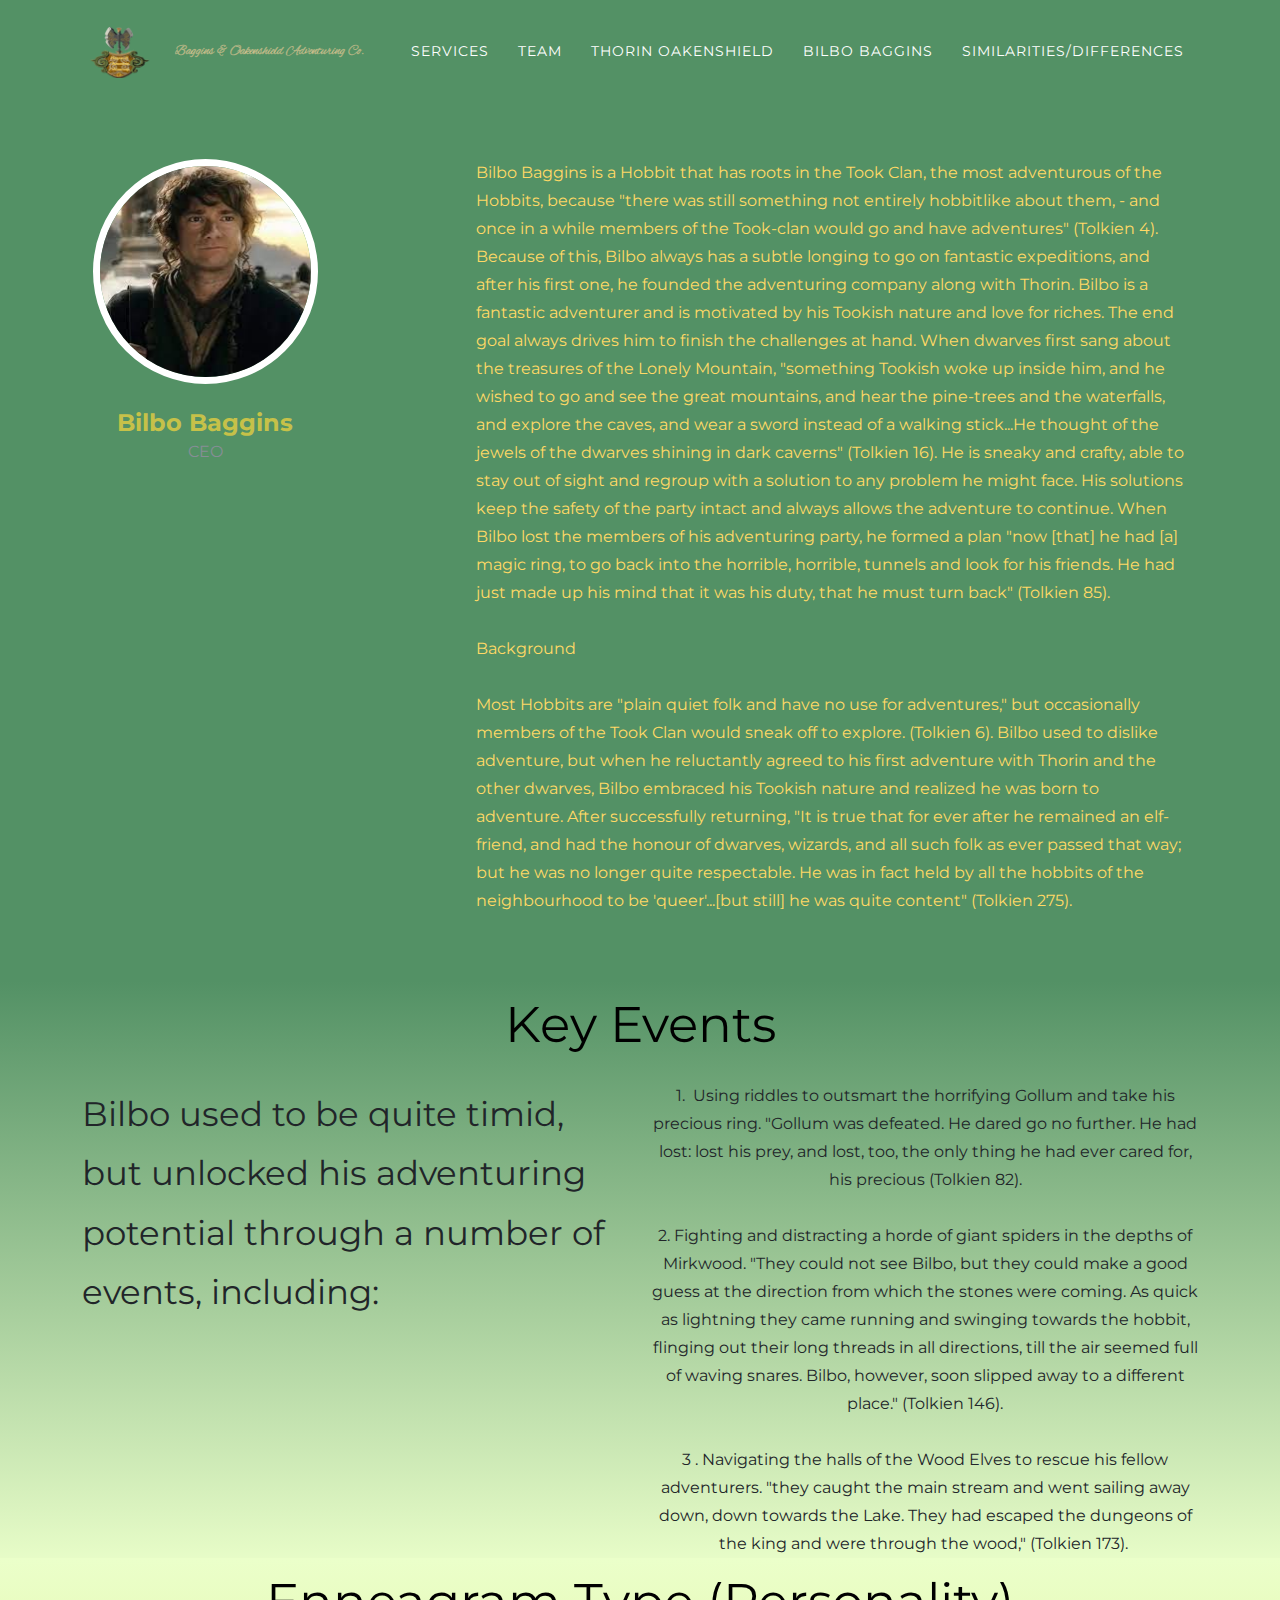
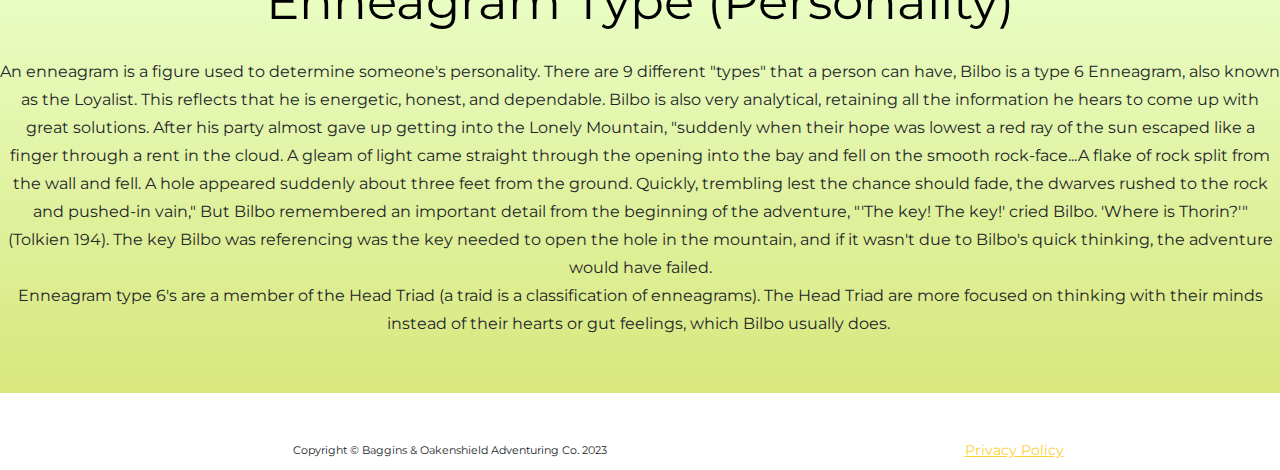
==== Bilbo.html @ 790c0239 "Adding Files" ====
<!DOCTYPE html>
<html lang="en">

<head>
    <meta charset="utf-8">
    <meta name="viewport" content="width=device-width, initial-scale=1.0, shrink-to-fit=no">
    <title>Untitled</title>
    <link rel="stylesheet" href="assets/bootstrap/css/bootstrap.min.css">
    <link rel="stylesheet" href="https://fonts.googleapis.com/css?family=Montserrat:400,700&amp;display=swap">
    <link rel="stylesheet" href="https://fonts.googleapis.com/css?family=Kaushan+Script&amp;display=swap">
    <link rel="stylesheet" href="https://fonts.googleapis.com/css?family=Aguafina+Script&amp;display=swap">
    <link rel="stylesheet" href="https://fonts.googleapis.com/css?family=Aladin&amp;display=swap">
    <link rel="stylesheet" href="https://cdnjs.cloudflare.com/ajax/libs/font-awesome/4.7.0/css/font-awesome.min.css">
    <link rel="stylesheet" href="assets/css/styles.min.css">
</head>

<body style="background: rgb(255, 255, 255);">
    <div style="padding-top: 0px;background: #539165;margin-top: 6px;">
        <div class="row" style="padding-top: 0px;margin-top: 11px;">
            <div class="col-sm-4 flex-fill" style="display: inline-block;margin-top: 104px;">
                <div class="team-member" style="margin-top: 44px;"><img class="rounded-circle mx-auto" src="assets/img/Bilbo.jpg">
                    <h4 style="color: rgb(198,193,73);">Bilbo Baggins</h4>
                    <p class="text-muted" style="color: rgb(0,128,255);">CEO</p>
                </div>
            </div>
            <div class="col-xl-8">
                <p style="margin-right: 94px;color: rgb(210,196,76);margin-bottom: 66px;margin-top: 148px;margin-left: 41px;"><span style="color: rgb(255, 217, 102); background-color: transparent;">Bilbo Baggins is a Hobbit that has roots in the Took Clan, the most adventurous of the Hobbits, because "there was still something not entirely hobbitlike about them, - and once in a while members of the Took-clan would go and have adventures" (Tolkien 4). Because of this, Bilbo always has a subtle longing to go on fantastic expeditions, and after his first one, he founded the adventuring company along with Thorin. Bilbo is a fantastic adventurer and is motivated by his Tookish nature and love for riches. The end goal always drives him to finish the challenges at hand. When dwarves first sang about the treasures of the Lonely Mountain, "something Tookish woke up inside him, and he wished to go and see the great mountains, and hear the pine-trees and the waterfalls, and explore the caves, and wear a sword instead of a walking stick...He thought of the jewels of the dwarves shining in dark caverns" (Tolkien 16). He is sneaky and crafty, able to stay out of sight and regroup with a solution to any problem he might face. His solutions keep the safety of the party intact and always allows the adventure to continue. When Bilbo lost the members of his adventuring party, he formed a plan "now [that] he had [a] magic ring, to go back into the horrible, horrible, tunnels and look for his friends. He had just made up his mind that it was his duty, that he must turn back" (Tolkien 85).</span><br><br><span style="color: rgb(255, 217, 102); background-color: transparent;">Background</span><br><br><span style="color: rgb(255, 217, 102); background-color: transparent;">Most Hobbits are "plain quiet folk and have no use for adventures," but occasionally members of the Took Clan would sneak off to explore. (Tolkien 6). Bilbo used to dislike adventure, but when he reluctantly agreed to his first adventure with Thorin and the other dwarves, Bilbo embraced his Tookish nature and realized he was born to adventure. After successfully returning, "It is true that for ever after he remained an elf-friend, and had the honour of dwarves, wizards, and all such folk as ever passed that way; but he was no longer quite respectable. He was in fact held by all the hobbits of the neighbourhood to be 'queer'...[but still] he was quite content" (Tolkien 275).</span></p>
            </div>
        </div>
    </div>
    <div style="background: linear-gradient(#539165, #ebffca 100%);">
        <p style="text-align: center;font-size: 50px;color: rgb(0,0,0);">Key Events</p>
        <div class="container">
            <div class="row">
                <div class="col-md-6 col-xxl-4">
                    <p style="font-size: 34px;">Bilbo used to be quite timid, but unlocked his adventuring potential through a number of events, including:</p>
                </div>
                <div class="col-md-6 col-xxl-8">
                    <p style="text-align: center;padding-top: 0px;margin-top: -3px;">1.&nbsp; Using riddles to outsmart the horrifying Gollum and take his precious ring. "Gollum was defeated. He dared go no further. He had lost: lost his prey, and lost, too, the only thing he had ever cared for, his precious (Tolkien 82).<br><br>2. Fighting and distracting a horde of giant spiders in the depths of Mirkwood. "They could not see Bilbo, but they could make a good guess at the direction from which the stones were coming. As quick as lightning they came running and swinging towards the hobbit, flinging out their long threads in all directions, till the air seemed full of waving snares. Bilbo, however, soon slipped away to a different place." (Tolkien 146).<br><br>3 . Navigating the halls of the Wood Elves to rescue his fellow adventurers. "they caught the main stream and went sailing away down, down towards the Lake. They had escaped the dungeons of the king and were through the wood," (Tolkien 173).&nbsp;</p>
                </div>
            </div>
        </div>
    </div>
    <div style="background: linear-gradient(#ebffca, #d8e77d 100%);margin-bottom: 42px;padding-bottom: 39px;">
        <p style="text-align: center;font-size: 50px;color: rgb(0,0,0);margin-top: -16px;">Enneagram Type (Personality)</p>
        <p style="text-align: center;padding-top: 0px;margin-top: -3px;">An enneagram is a figure used to determine someone's personality. There are 9 different "types" that a person can have, Bilbo is a type 6 Enneagram, also known as the Loyalist. This reflects that he is energetic, honest, and dependable. Bilbo is also very analytical, retaining all the information he hears to come up with great solutions. After his party almost gave up getting into the Lonely Mountain, "suddenly when their hope was lowest a red ray of the sun escaped like a finger through a rent in the cloud. A gleam of light came straight through the opening into the bay and fell on the smooth rock-face...A flake of rock split from the wall and fell. A hole appeared suddenly about three feet from the ground. Quickly, trembling lest the chance should fade, the dwarves rushed to the rock and pushed-in vain," But Bilbo remembered an important detail from the beginning of the adventure, "'The key! The key!' cried Bilbo. 'Where is Thorin?'" (Tolkien 194). The key Bilbo was referencing was the key needed to open the hole in the mountain, and if it wasn't due to Bilbo's quick thinking, the adventure would have failed.<br>Enneagram type 6's are a member of the Head Triad (a traid is a classification of enneagrams). The Head Triad are more focused on thinking with their minds instead of their hearts or gut feelings, which Bilbo usually does.&nbsp;</p>
    </div>
    <footer style="margin-top: -30px;padding-bottom: 0px;">
        <div class="container">
            <div class="row">
                <div class="col-md-4 col-xxl-4 flex-fill"><span class="copyright" style="font-size: 11.4px;">Copyright&nbsp;© Baggins &amp; Oakenshield Adventuring Co. 2023</span></div>
                <div class="col-md-4">
                    <ul class="list-inline flex-fill quicklinks">
                        <li class="list-inline-item"><a href="privacy.html">Privacy Policy</a></li>
                        <li class="list-inline-item"></li>
                    </ul>
                </div>
            </div>
        </div>
    </footer>
    <nav class="navbar navbar-dark navbar-expand-lg fixed-top" id="mainNav" style="background-color: #539165;">
        <div class="container"><a class="navbar-brand" href="#page-top" style="transform: skew(0deg);">&nbsp; &nbsp; &nbsp; &nbsp; &nbsp; &nbsp;</a><button data-bs-toggle="collapse" data-bs-target="#navbarResponsive" class="navbar-toggler navbar-toggler-right" type="button" aria-controls="navbarResponsive" aria-expanded="false" aria-label="Toggle navigation"><i class="fa fa-bars"></i></button>
            <div class="collapse navbar-collapse" id="navbarResponsive"><span class="navbar-text" style="font-family: 'Alex Brush', serif;font-size: 13px;font-weight: bold;color: rgba(255,211,159,0.55);">Baggins &amp; Oakenshield Adventuring Co.</span>
                <ul class="navbar-nav ms-auto text-uppercase">
                    <li class="nav-item"><a class="nav-link" href="/index.html#services">Services</a></li>
                    <li class="nav-item"><a class="nav-link" href="/index.html#team">Team</a></li>
                    <li class="nav-item"><a class="nav-link" href="/Thorin.html">Thorin Oakenshield</a></li>
                    <li class="nav-item"><a class="nav-link" href="/Bilbo.html">Bilbo Baggins</a></li>
                    <li class="nav-item"><a class="nav-link" href="/SimilarDifferent.html">Similarities/Differences</a></li>
                </ul>
            </div>
        </div>
    </nav>
    <script src="https://cdn.jsdelivr.net/npm/bootstrap@5.2.3/dist/js/bootstrap.bundle.min.js"></script>
    <script src="assets/js/script.min.js"></script>
</body>

</html>
---- assets/css/styles.min.css ----
@font-face{font-family:'Alex Brush';src:url(../../assets/fonts/AlexBrush-Regular.woff2) format('woff2'),url(../../assets/fonts/AlexBrush-Regular.woff) format('woff');font-weight:400;font-style:normal;font-display:swap}.navbar-brand{background:url("../../assets/img/Copy%20of%20Baggins%20&%20Oakenshield%20Adventuring%20Co.%20(1).png") 0 0/cover}.bg-thirdy{background-color:#668144}
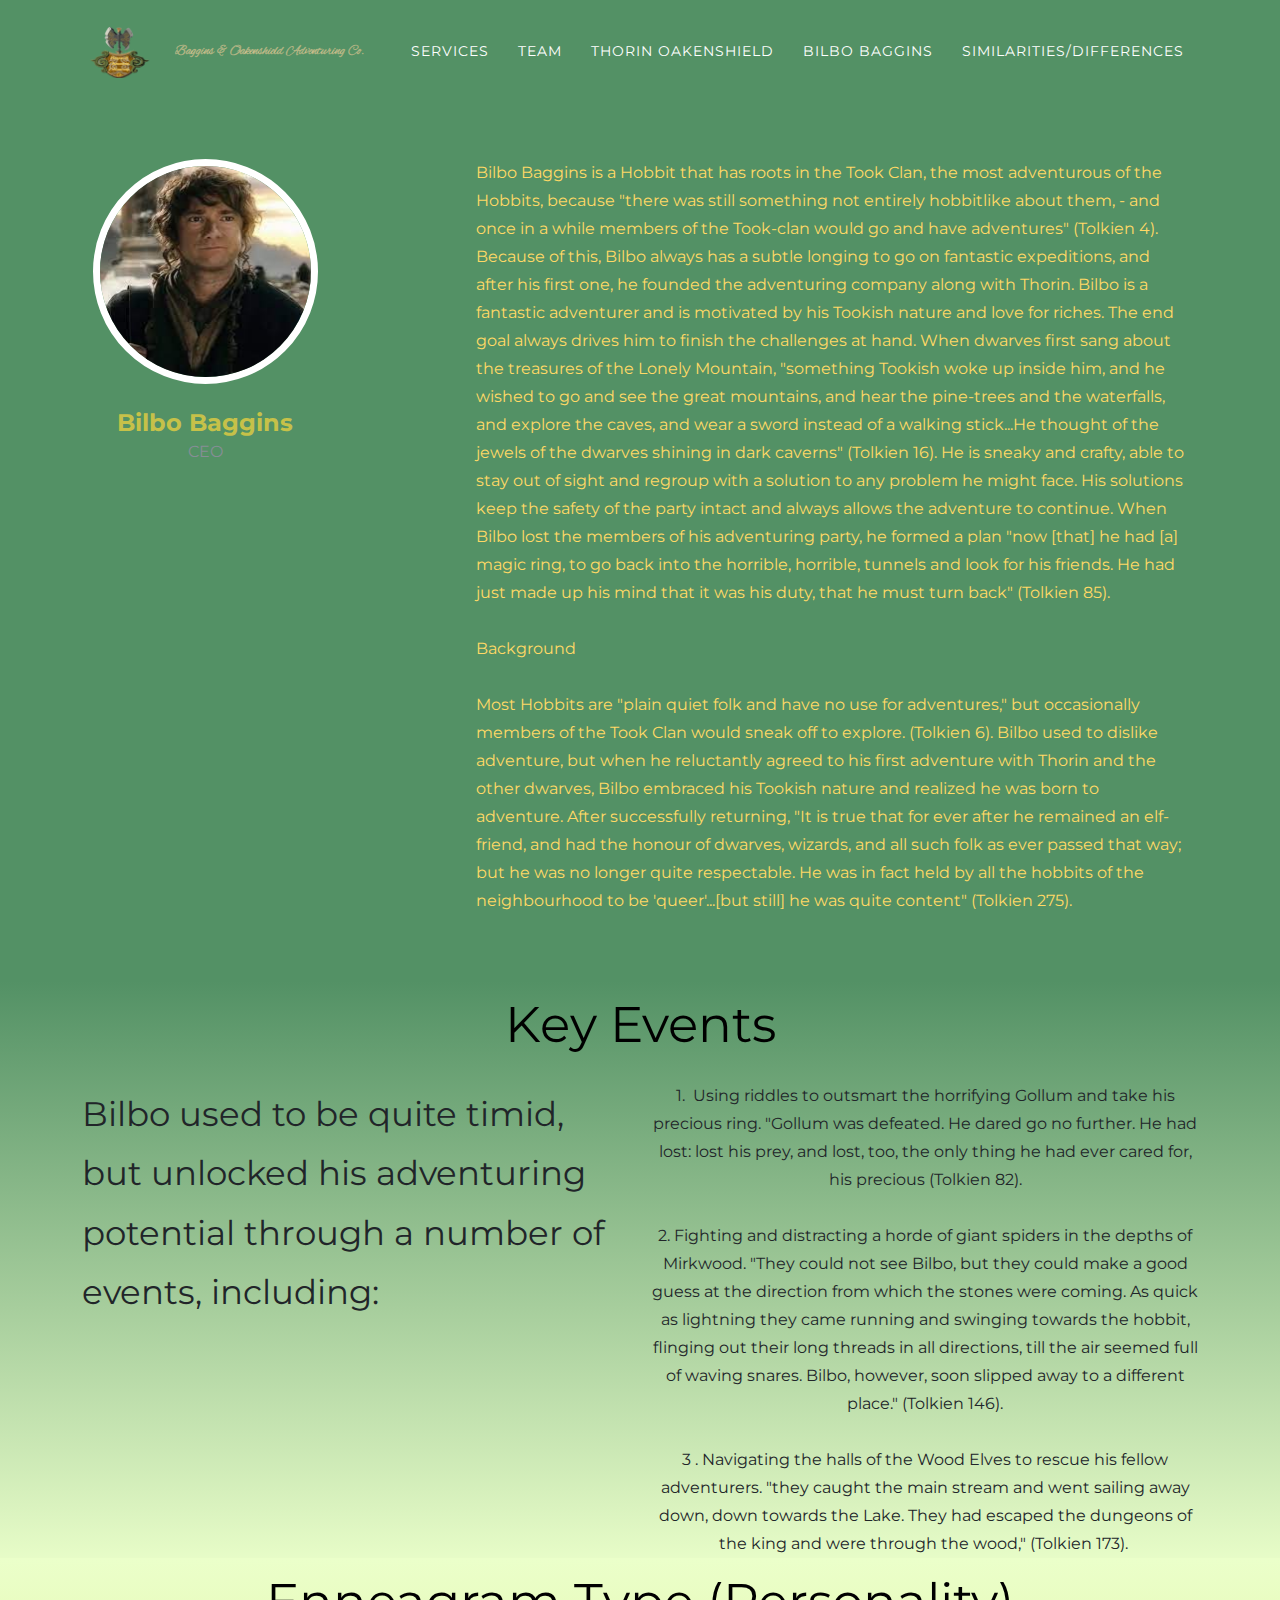
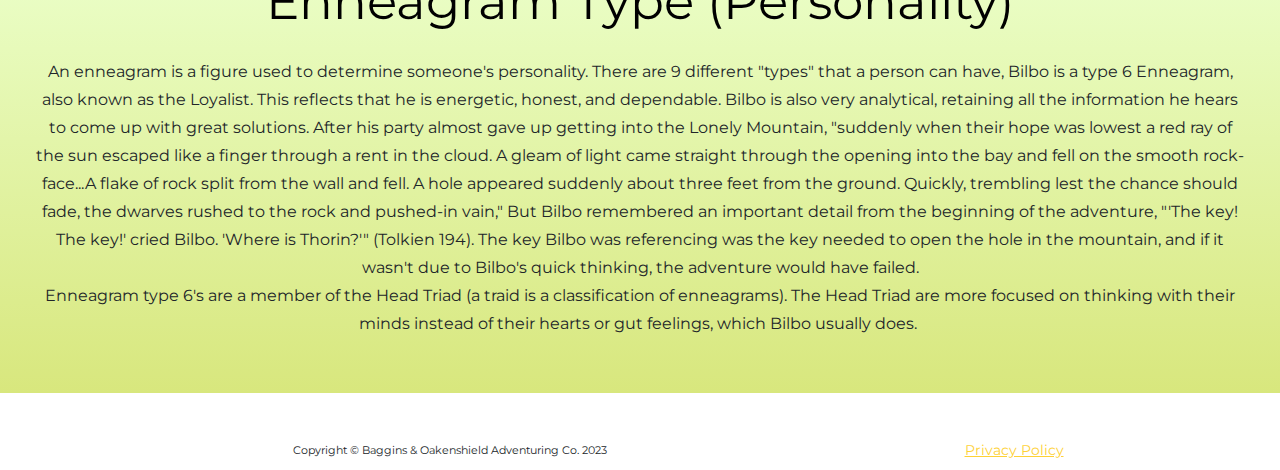
==== commit c887a504: "Added some extra padding and link on team section" ====
--- a/Bilbo.html
+++ b/Bilbo.html
@@ -43,7 +43,7 @@
     </div>
     <div style="background: linear-gradient(#ebffca, #d8e77d 100%);margin-bottom: 42px;padding-bottom: 39px;">
         <p style="text-align: center;font-size: 50px;color: rgb(0,0,0);margin-top: -16px;">Enneagram Type (Personality)</p>
-        <p style="text-align: center;padding-top: 0px;margin-top: -3px;">An enneagram is a figure used to determine someone's personality. There are 9 different "types" that a person can have, Bilbo is a type 6 Enneagram, also known as the Loyalist. This reflects that he is energetic, honest, and dependable. Bilbo is also very analytical, retaining all the information he hears to come up with great solutions. After his party almost gave up getting into the Lonely Mountain, "suddenly when their hope was lowest a red ray of the sun escaped like a finger through a rent in the cloud. A gleam of light came straight through the opening into the bay and fell on the smooth rock-face...A flake of rock split from the wall and fell. A hole appeared suddenly about three feet from the ground. Quickly, trembling lest the chance should fade, the dwarves rushed to the rock and pushed-in vain," But Bilbo remembered an important detail from the beginning of the adventure, "'The key! The key!' cried Bilbo. 'Where is Thorin?'" (Tolkien 194). The key Bilbo was referencing was the key needed to open the hole in the mountain, and if it wasn't due to Bilbo's quick thinking, the adventure would have failed.<br>Enneagram type 6's are a member of the Head Triad (a traid is a classification of enneagrams). The Head Triad are more focused on thinking with their minds instead of their hearts or gut feelings, which Bilbo usually does.&nbsp;</p>
+        <p style="text-align: center;padding-top: 0px;margin-top: -3px;margin-left: 35px;margin-right: 35px;">An enneagram is a figure used to determine someone's personality. There are 9 different "types" that a person can have, Bilbo is a type 6 Enneagram, also known as the Loyalist. This reflects that he is energetic, honest, and dependable. Bilbo is also very analytical, retaining all the information he hears to come up with great solutions. After his party almost gave up getting into the Lonely Mountain, "suddenly when their hope was lowest a red ray of the sun escaped like a finger through a rent in the cloud. A gleam of light came straight through the opening into the bay and fell on the smooth rock-face...A flake of rock split from the wall and fell. A hole appeared suddenly about three feet from the ground. Quickly, trembling lest the chance should fade, the dwarves rushed to the rock and pushed-in vain," But Bilbo remembered an important detail from the beginning of the adventure, "'The key! The key!' cried Bilbo. 'Where is Thorin?'" (Tolkien 194). The key Bilbo was referencing was the key needed to open the hole in the mountain, and if it wasn't due to Bilbo's quick thinking, the adventure would have failed.<br>Enneagram type 6's are a member of the Head Triad (a traid is a classification of enneagrams). The Head Triad are more focused on thinking with their minds instead of their hearts or gut feelings, which Bilbo usually does.&nbsp;</p>
     </div>
     <footer style="margin-top: -30px;padding-bottom: 0px;">
         <div class="container">
@@ -62,11 +62,11 @@
         <div class="container"><a class="navbar-brand" href="#page-top" style="transform: skew(0deg);">&nbsp; &nbsp; &nbsp; &nbsp; &nbsp; &nbsp;</a><button data-bs-toggle="collapse" data-bs-target="#navbarResponsive" class="navbar-toggler navbar-toggler-right" type="button" aria-controls="navbarResponsive" aria-expanded="false" aria-label="Toggle navigation"><i class="fa fa-bars"></i></button>
             <div class="collapse navbar-collapse" id="navbarResponsive"><span class="navbar-text" style="font-family: 'Alex Brush', serif;font-size: 13px;font-weight: bold;color: rgba(255,211,159,0.55);">Baggins &amp; Oakenshield Adventuring Co.</span>
                 <ul class="navbar-nav ms-auto text-uppercase">
-                    <li class="nav-item"><a class="nav-link" href="/index.html#services">Services</a></li>
-                    <li class="nav-item"><a class="nav-link" href="/index.html#team">Team</a></li>
-                    <li class="nav-item"><a class="nav-link" href="/Thorin.html">Thorin Oakenshield</a></li>
-                    <li class="nav-item"><a class="nav-link" href="/Bilbo.html">Bilbo Baggins</a></li>
-                    <li class="nav-item"><a class="nav-link" href="/SimilarDifferent.html">Similarities/Differences</a></li>
+                    <li class="nav-item"><a class="nav-link" href="https://kaushikduddala.github.io/TheHobbit/index.html#services">Services</a></li>
+                    <li class="nav-item"><a class="nav-link" href="https://kaushikduddala.github.io/TheHobbit/index.html#team">Team</a></li>
+                    <li class="nav-item"><a class="nav-link" href="https://kaushikduddala.github.io/TheHobbit/Thorin.html">Thorin Oakenshield</a></li>
+                    <li class="nav-item"><a class="nav-link" href="https://kaushikduddala.github.io/TheHobbit/Bilbo.html">Bilbo Baggins</a></li>
+                    <li class="nav-item"><a class="nav-link" href="https://kaushikduddala.github.io/TheHobbit/SimilarDifferent.html">Similarities/Differences</a></li>
                 </ul>
             </div>
         </div>
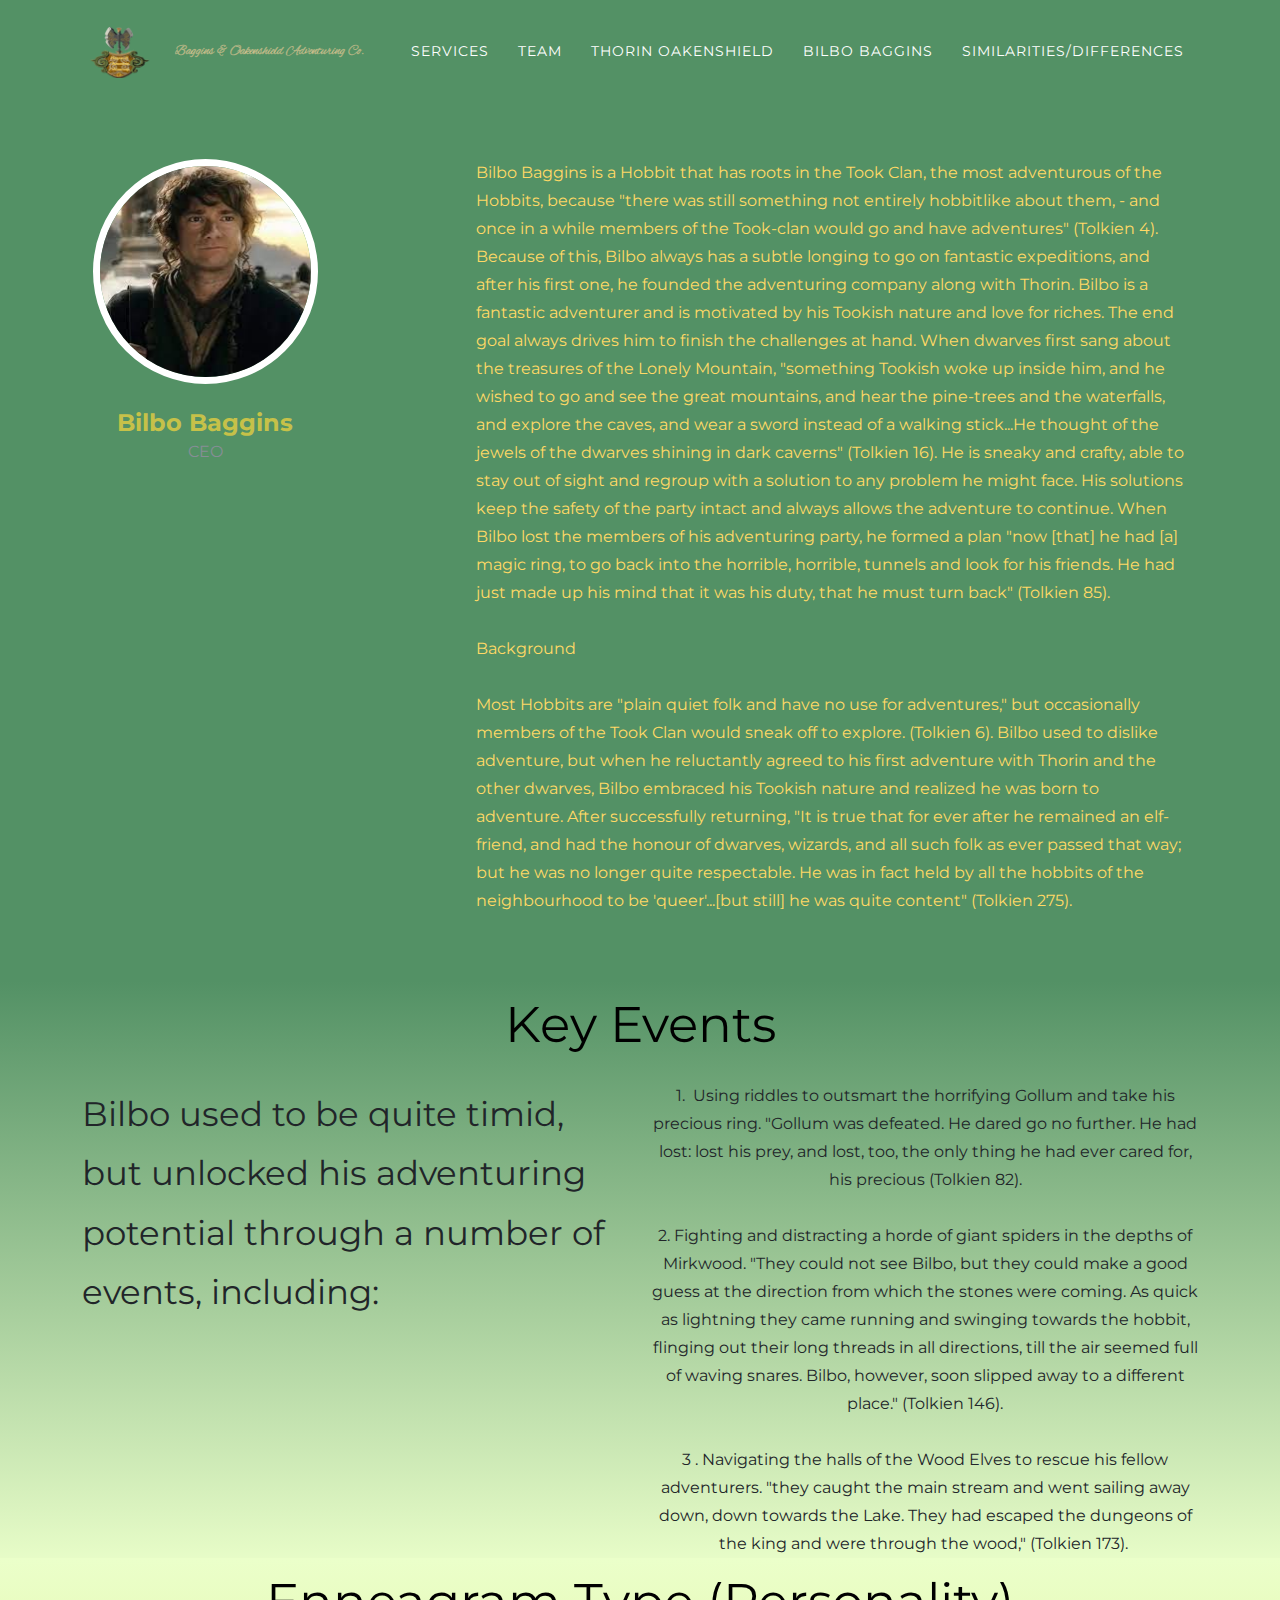
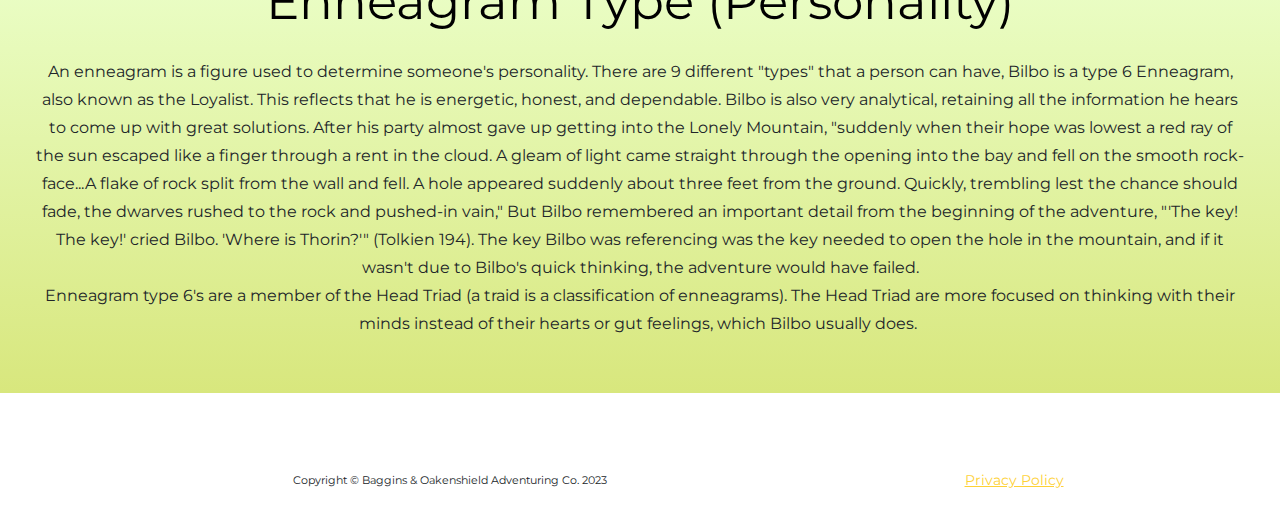
==== commit 24caee46: "Fixing footer on Bilbo.html" ====
--- a/Bilbo.html
+++ b/Bilbo.html
@@ -45,7 +45,7 @@
         <p style="text-align: center;font-size: 50px;color: rgb(0,0,0);margin-top: -16px;">Enneagram Type (Personality)</p>
         <p style="text-align: center;padding-top: 0px;margin-top: -3px;margin-left: 35px;margin-right: 35px;">An enneagram is a figure used to determine someone's personality. There are 9 different "types" that a person can have, Bilbo is a type 6 Enneagram, also known as the Loyalist. This reflects that he is energetic, honest, and dependable. Bilbo is also very analytical, retaining all the information he hears to come up with great solutions. After his party almost gave up getting into the Lonely Mountain, "suddenly when their hope was lowest a red ray of the sun escaped like a finger through a rent in the cloud. A gleam of light came straight through the opening into the bay and fell on the smooth rock-face...A flake of rock split from the wall and fell. A hole appeared suddenly about three feet from the ground. Quickly, trembling lest the chance should fade, the dwarves rushed to the rock and pushed-in vain," But Bilbo remembered an important detail from the beginning of the adventure, "'The key! The key!' cried Bilbo. 'Where is Thorin?'" (Tolkien 194). The key Bilbo was referencing was the key needed to open the hole in the mountain, and if it wasn't due to Bilbo's quick thinking, the adventure would have failed.<br>Enneagram type 6's are a member of the Head Triad (a traid is a classification of enneagrams). The Head Triad are more focused on thinking with their minds instead of their hearts or gut feelings, which Bilbo usually does.&nbsp;</p>
     </div>
-    <footer style="margin-top: -30px;padding-bottom: 0px;">
+    <footer>
         <div class="container">
             <div class="row">
                 <div class="col-md-4 col-xxl-4 flex-fill"><span class="copyright" style="font-size: 11.4px;">Copyright&nbsp;© Baggins &amp; Oakenshield Adventuring Co. 2023</span></div>
@@ -59,7 +59,7 @@
         </div>
     </footer>
     <nav class="navbar navbar-dark navbar-expand-lg fixed-top" id="mainNav" style="background-color: #539165;">
-        <div class="container"><a class="navbar-brand" href="#page-top" style="transform: skew(0deg);">&nbsp; &nbsp; &nbsp; &nbsp; &nbsp; &nbsp;</a><button data-bs-toggle="collapse" data-bs-target="#navbarResponsive" class="navbar-toggler navbar-toggler-right" type="button" aria-controls="navbarResponsive" aria-expanded="false" aria-label="Toggle navigation"><i class="fa fa-bars"></i></button>
+        <div class="container"><a class="navbar-brand" href="https://kaushikduddala.github.io/TheHobbit/index.html" style="transform: skew(0deg);">&nbsp; &nbsp; &nbsp; &nbsp; &nbsp; &nbsp;</a><button data-bs-toggle="collapse" data-bs-target="#navbarResponsive" class="navbar-toggler navbar-toggler-right" type="button" aria-controls="navbarResponsive" aria-expanded="false" aria-label="Toggle navigation"><i class="fa fa-bars"></i></button>
             <div class="collapse navbar-collapse" id="navbarResponsive"><span class="navbar-text" style="font-family: 'Alex Brush', serif;font-size: 13px;font-weight: bold;color: rgba(255,211,159,0.55);">Baggins &amp; Oakenshield Adventuring Co.</span>
                 <ul class="navbar-nav ms-auto text-uppercase">
                     <li class="nav-item"><a class="nav-link" href="https://kaushikduddala.github.io/TheHobbit/index.html#services">Services</a></li>
@@ -75,4 +75,4 @@
     <script src="assets/js/script.min.js"></script>
 </body>
 
-</html>+</html>
